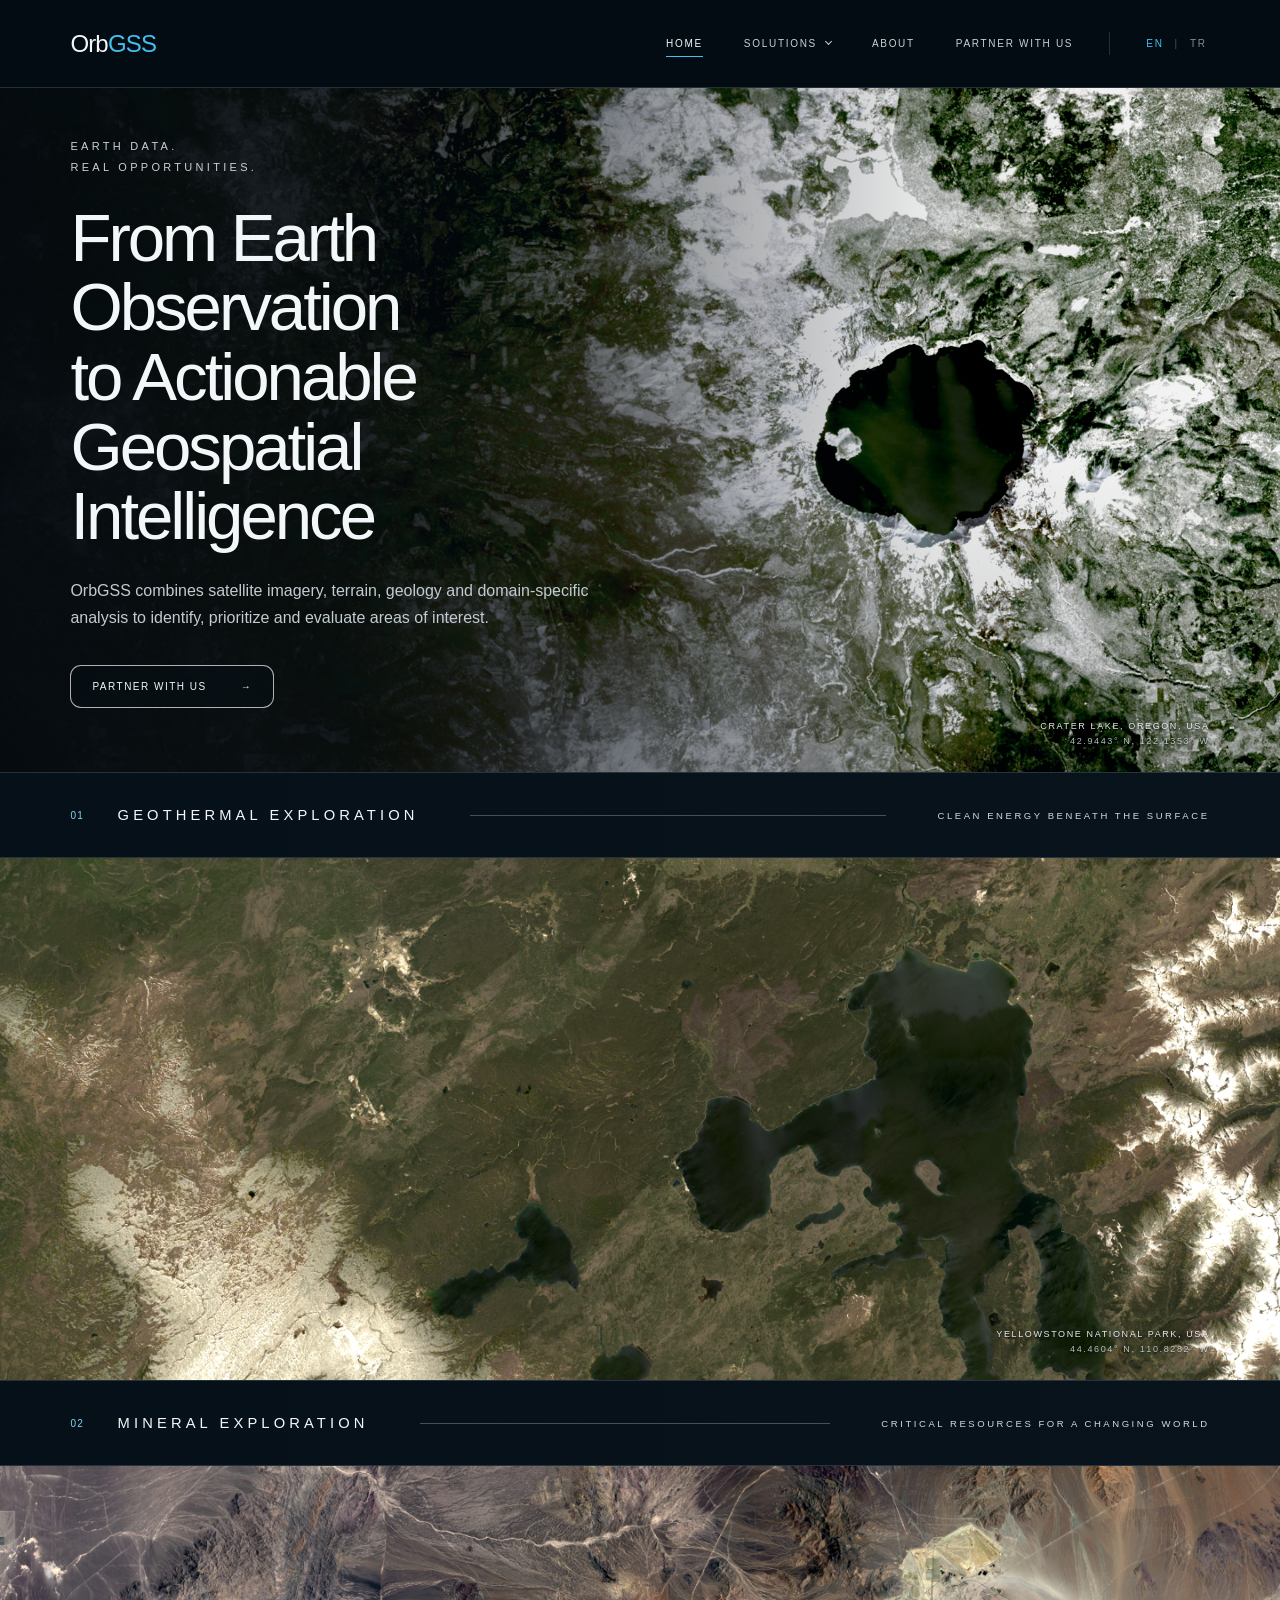
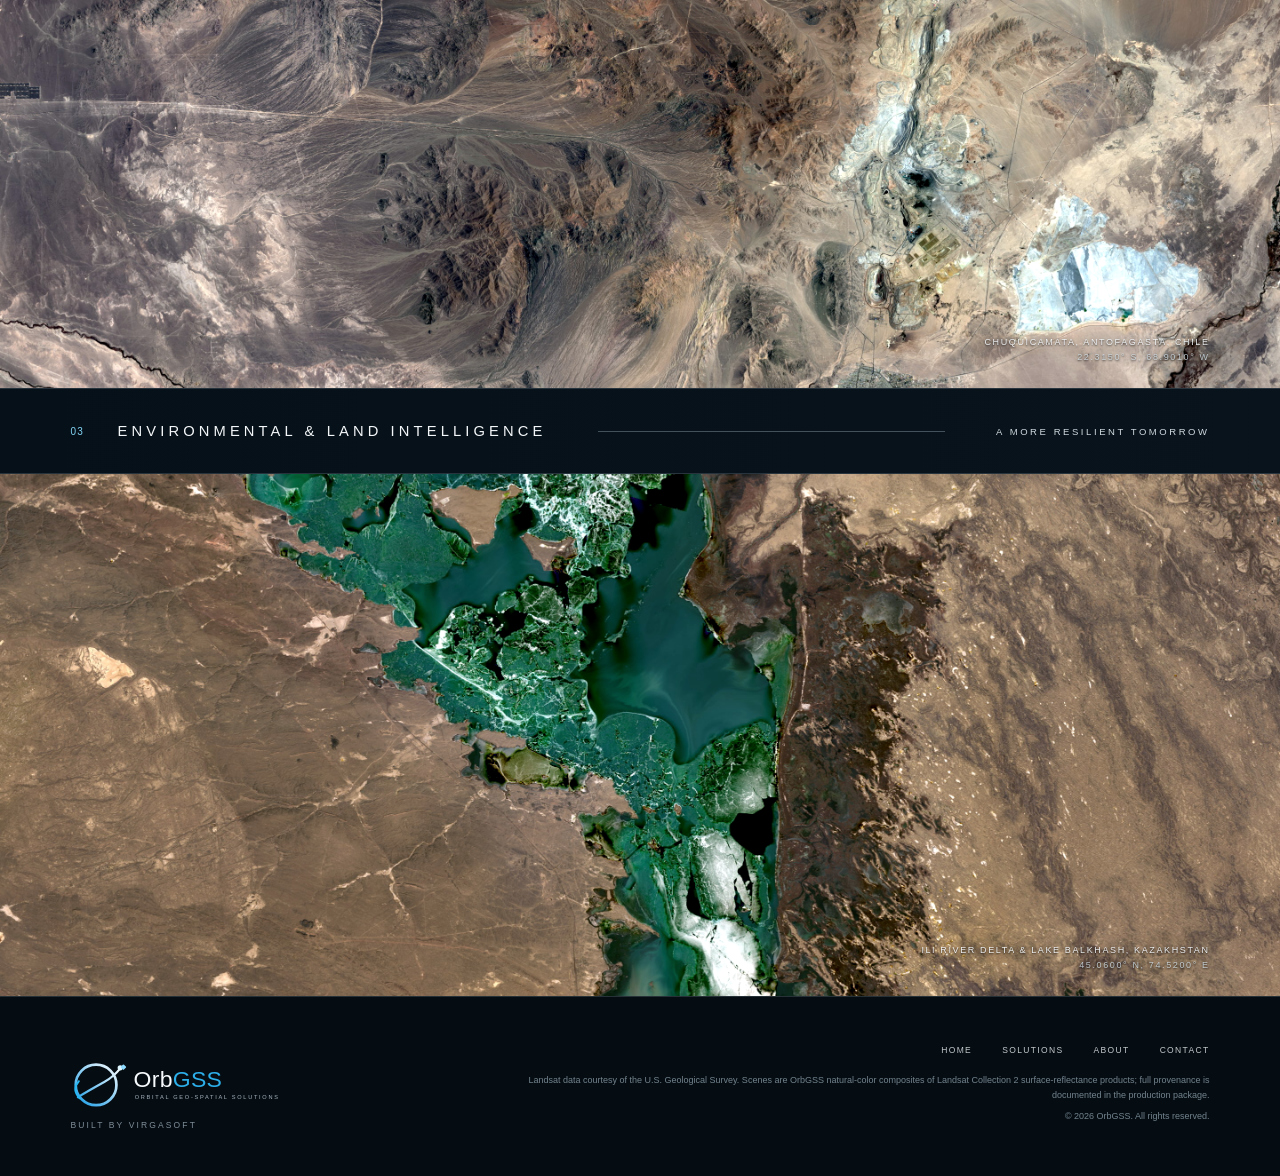
==== index.html @ 13ea8662 "OrbGSS website v0.5.1: production imagery, approved navigation, EN/TR UI - static landing page (inde" ====
<!doctype html>
<html lang="en">
<head>
  <meta charset="utf-8" />
  <meta name="viewport" content="width=device-width,initial-scale=1,viewport-fit=cover" />
  <title data-i18n="meta.title">OrbGSS — Geospatial Intelligence</title>
  <meta name="description" data-i18n-content="meta.description" content="OrbGSS turns Earth observation and geoscience data into actionable geospatial intelligence for exploration and environmental decision-making." />
  <meta name="theme-color" content="#061018" />
  <meta name="color-scheme" content="dark" />
  <meta name="robots" content="index,follow,max-image-preview:large" />
  <link rel="canonical" href="https://orbgss.com/" />

  <meta property="og:site_name" content="OrbGSS" />
  <meta property="og:title" data-i18n-content="meta.title" content="OrbGSS — Geospatial Intelligence" />
  <meta property="og:description" data-i18n-content="meta.ogDescription" content="From Earth observation to actionable geospatial intelligence." />
  <meta property="og:type" content="website" />
  <meta property="og:url" content="https://orbgss.com/" />
  <meta name="twitter:card" content="summary_large_image" />

  <link rel="icon" href="assets/mark.svg" type="image/svg+xml" />
  <link rel="manifest" href="site.webmanifest" />
  <meta property="og:image" content="https://orbgss.com/assets/imagery/crater-lake-2023.jpg" />
  <link rel="stylesheet" href="styles.css" />
</head>
<body>
  <a class="skip-link" href="#main" data-i18n="a11y.skip">Skip to content</a>

  <header class="site-header" id="top">
    <a href="#top" class="brand" aria-label="OrbGSS home" data-i18n-aria-label="nav.brand">
      <span class="brand-wordmark">Orb<span>GSS</span></span>
    </a>

    <button class="menu-toggle" type="button" aria-label="Open navigation" data-i18n-aria-label="nav.open" aria-controls="primary-nav" aria-expanded="false">
      <span></span><span></span>
    </button>

    <nav class="main-nav" id="primary-nav" aria-label="Primary navigation" data-i18n-aria-label="nav.primary">
      <ul class="nav-list">
        <li><a href="#top" aria-current="page" data-i18n="nav.home">Home</a></li>
        <li class="has-menu">
          <button class="nav-trigger" type="button" aria-expanded="false" aria-controls="solutions-menu">
            <span data-i18n="nav.solutions">Solutions</span><span class="chevron" aria-hidden="true"></span>
          </button>
          <div class="submenu" id="solutions-menu">
            <ul>
              <li><a href="#geothermal" data-i18n="nav.geothermal">Geothermal</a></li>
              <li><a href="#mineral" data-i18n="nav.mining">Mining</a></li>
              <li><a href="#solutions" data-i18n="nav.marine">Marine</a></li>
            </ul>
          </div>
        </li>
        <li><a href="#about" data-i18n="nav.about">About</a></li>
        <li><a href="mailto:contact@orbgss.com?subject=OrbGSS%20Partnership%20Inquiry" data-i18n="nav.partner" data-i18n-href="mail.partner">Partner With Us</a></li>
      </ul>
      <div class="lang-switch" role="group" aria-label="Language" data-i18n-aria-label="nav.language">
        <button class="lang-btn" type="button" data-lang="en" lang="en" aria-pressed="true">EN</button>
        <span class="lang-sep" aria-hidden="true">|</span>
        <button class="lang-btn" type="button" data-lang="tr" lang="tr" aria-pressed="false">TR</button>
      </div>
    </nav>
  </header>

  <main id="main">
    <section class="hero image-panel" aria-labelledby="hero-title">
      <img
        class="panel-image hero-image"
        src="assets/imagery/crater-lake-2023.jpg"
        alt="Satellite view of Crater Lake and the surrounding landscape in Oregon, United States"
        data-i18n-alt="alt.crater"
        fetchpriority="high"
        decoding="async"
      />
      <div class="hero-shade" aria-hidden="true"></div>
      <div class="hero-content">
        <p class="eyebrow" data-i18n-html="hero.eyebrow">Earth data.<br />Real opportunities.</p>
        <h1 id="hero-title" data-i18n-html="hero.title">From Earth Observation<br />to Actionable<br />Geospatial Intelligence</h1>
        <p class="hero-copy" data-i18n="hero.copy">OrbGSS combines satellite imagery, terrain, geology and domain-specific analysis to identify, prioritize and evaluate areas of interest.</p>
        <a class="button" href="mailto:contact@orbgss.com?subject=OrbGSS%20Partnership%20Inquiry" data-i18n-href="mail.partner"><span data-i18n="hero.cta">Partner With Us</span> <span aria-hidden="true">→</span></a>
      </div>
      <p class="scene-label">
        <span data-i18n="scene.crater.place">Crater Lake, Oregon, USA</span>
        <span data-i18n="scene.crater.coords">42.9443° N, 122.1353° W</span>
      </p>
    </section>

    <div id="solutions" class="section-beam">
      <div class="beam-title"><span>01</span><h2 id="geothermal-title" data-i18n="beam.geothermal.title">Geothermal Exploration</h2></div>
      <div class="beam-rule" aria-hidden="true"></div>
      <p data-i18n="beam.geothermal.tagline">Clean energy beneath the surface</p>
    </div>

    <section id="geothermal" class="solution-section" aria-labelledby="geothermal-title">
      <figure class="satellite-figure">
        <img
          src="assets/imagery/yellowstone-2013.jpg"
          alt="Satellite view of the geothermal landscape around Yellowstone National Park"
          data-i18n-alt="alt.yellowstone"
          loading="lazy"
          decoding="async"
        />
        <figcaption class="scene-label">
          <span data-i18n="scene.yellowstone.place">Yellowstone National Park, USA</span>
          <span data-i18n="scene.yellowstone.coords">44.4604° N, 110.8282° W</span>
        </figcaption>
      </figure>
    </section>

    <div class="section-beam">
      <div class="beam-title"><span>02</span><h2 id="mineral-title" data-i18n="beam.mineral.title">Mineral Exploration</h2></div>
      <div class="beam-rule" aria-hidden="true"></div>
      <p data-i18n="beam.mineral.tagline">Critical resources for a changing world</p>
    </div>

    <section id="mineral" class="solution-section" aria-labelledby="mineral-title">
      <figure class="satellite-figure">
        <img
          src="assets/imagery/chuquicamata-2024.jpg"
          alt="Satellite view of the Chuquicamata mining district in northern Chile"
          data-i18n-alt="alt.chuquicamata"
          loading="lazy"
          decoding="async"
        />
        <figcaption class="scene-label">
          <span data-i18n="scene.chuquicamata.place">Chuquicamata, Antofagasta, Chile</span>
          <span data-i18n="scene.chuquicamata.coords">22.3150° S, 68.9010° W</span>
        </figcaption>
      </figure>
    </section>

    <div class="section-beam">
      <div class="beam-title"><span>03</span><h2 id="environment-title" data-i18n="beam.environment.title">Environmental &amp; Land Intelligence</h2></div>
      <div class="beam-rule" aria-hidden="true"></div>
      <p data-i18n="beam.environment.tagline">A more resilient tomorrow</p>
    </div>

    <section id="environment" class="solution-section" aria-labelledby="environment-title">
      <figure class="satellite-figure">
        <img
          src="assets/imagery/ili-delta-2020.jpg"
          alt="Satellite view of the Ili River Delta and Lake Balkhash in Kazakhstan"
          data-i18n-alt="alt.ili"
          loading="lazy"
          decoding="async"
        />
        <figcaption class="scene-label">
          <span data-i18n="scene.ili.place">Ili River Delta &amp; Lake Balkhash, Kazakhstan</span>
          <span data-i18n="scene.ili.coords">45.0600° N, 74.5200° E</span>
        </figcaption>
      </figure>
    </section>
  </main>

  <footer class="site-footer" id="about">
    <div class="footer-brand">
      <img src="assets/logo.svg" alt="OrbGSS — Orbital Geo-Spatial Solutions" width="420" height="120" />
      <span data-i18n="footer.builtBy">Built by VirgaSoft</span>
    </div>
    <div class="footer-right">
      <nav aria-label="Footer navigation" data-i18n-aria-label="nav.footer">
        <a href="#top" data-i18n="nav.home">Home</a>
        <a href="#solutions" data-i18n="nav.solutions">Solutions</a>
        <a href="#about" data-i18n="nav.about">About</a>
        <a href="mailto:contact@orbgss.com?subject=OrbGSS%20Partnership%20Inquiry" data-i18n="nav.contact" data-i18n-href="mail.partner">Contact</a>
      </nav>
      <p class="attribution" data-i18n="footer.attribution">Landsat data courtesy of the U.S. Geological Survey. Scenes are OrbGSS natural-color composites of Landsat Collection 2 surface-reflectance products; full provenance is documented in the production package.</p>
      <p data-i18n="footer.copyright">© 2026 OrbGSS. All rights reserved.</p>
    </div>
  </footer>

  <script src="script.js" defer></script>
</body>
</html>
---- styles.css ----
:root{
  --bg:#061018;
  --bg-deep:#03090e;
  --beam:#07121a;
  --line:rgba(205,226,239,.16);
  --text:#f4f7f9;
  --muted:#b4bec5;
  --dim:#7f8d97;
  --accent:#43bff0;
  --pad:clamp(22px,5.5vw,88px);
  --header-h:88px;
}
*{box-sizing:border-box}
html{scroll-behavior:smooth;background:var(--bg);scroll-padding-top:var(--header-h)}
body{margin:0;background:var(--bg);color:var(--text);font-family:Inter,ui-sans-serif,-apple-system,BlinkMacSystemFont,"Segoe UI",Helvetica,Arial,sans-serif;-webkit-font-smoothing:antialiased;text-rendering:optimizeLegibility}
a{color:inherit;text-decoration:none}
img{display:block;max-width:100%}
button,a{-webkit-tap-highlight-color:transparent}
:focus-visible{outline:2px solid var(--accent);outline-offset:4px}
.skip-link{position:fixed;left:16px;top:16px;z-index:999;transform:translateY(-160%);background:#fff;color:#071018;padding:10px 14px;border-radius:8px;font-size:13px;transition:transform .2s ease}.skip-link:focus{transform:none}

/* ---------- header / navigation ---------- */
.site-header{height:var(--header-h);padding:0 var(--pad);display:flex;align-items:center;justify-content:space-between;border-bottom:1px solid var(--line);background:rgba(4,12,18,.96);position:relative;z-index:40}
.brand{display:inline-flex;align-items:center}
.brand-wordmark{font-size:24px;font-weight:430;letter-spacing:-.035em;line-height:1}.brand-wordmark span{color:var(--accent)}
.main-nav{display:flex;align-items:center;justify-content:flex-end;gap:clamp(22px,2.8vw,44px);font-size:10px;text-transform:uppercase;letter-spacing:.17em}
.nav-list{display:flex;align-items:center;gap:clamp(24px,3.2vw,52px);list-style:none;margin:0;padding:0}
.nav-list a,.nav-trigger{position:relative;display:inline-flex;align-items:center;gap:9px;padding:6px 0;opacity:.83;transition:opacity .2s ease;color:inherit;background:none;border:0;font:inherit;letter-spacing:inherit;text-transform:inherit;cursor:pointer}
.nav-list a:hover,.nav-trigger:hover,.has-menu.open .nav-trigger{opacity:1}
.nav-list a[aria-current="page"]{opacity:1}
.nav-list a[aria-current="page"]::after{content:"";position:absolute;left:0;right:0;bottom:-2px;height:1px;background:var(--accent)}
.chevron{width:5px;height:5px;border-right:1px solid currentColor;border-bottom:1px solid currentColor;transform:translateY(-2px) rotate(45deg);transition:transform .2s ease}
.has-menu.open .chevron{transform:translateY(1px) rotate(225deg)}
.has-menu{position:relative}
.submenu{position:absolute;top:100%;left:-18px;padding-top:22px;display:none;z-index:50}
.has-menu.open .submenu{display:block}
.submenu ul{list-style:none;margin:0;padding:8px 0;min-width:178px;background:#07121a;border:1px solid var(--line);border-radius:6px;box-shadow:0 18px 40px rgba(0,0,0,.45)}
.submenu a{display:block;padding:11px 18px;opacity:.8;transition:opacity .15s ease,background .15s ease}
.submenu a:hover,.submenu a:focus-visible{opacity:1;background:rgba(67,191,240,.08)}
.submenu a:focus-visible{outline-offset:-3px}
.lang-switch{display:flex;align-items:center;gap:8px;padding-left:clamp(20px,2.6vw,40px);border-left:1px solid var(--line)}
.lang-btn{background:none;border:0;padding:6px 3px;color:var(--dim);font:inherit;letter-spacing:inherit;text-transform:inherit;cursor:pointer;transition:color .2s ease}
.lang-btn:hover{color:var(--text)}
.lang-btn[aria-pressed="true"]{color:var(--accent)}
.lang-sep{color:var(--dim);opacity:.55}
.menu-toggle{display:none;background:none;border:0;padding:10px;margin-right:-10px;cursor:pointer}.menu-toggle span{display:block;width:25px;height:1px;background:#fff;margin:6px}

/* ---------- hero ---------- */
.image-panel{position:relative;overflow:hidden;background:#0b141a}
.panel-image{width:100%;height:100%;object-fit:cover}
.hero{height:clamp(650px,76vh,940px);min-height:650px}
.hero-image{position:absolute;inset:0;object-position:center 49%;filter:saturate(.88) contrast(1.04)}
.hero-shade{position:absolute;inset:0;background:linear-gradient(90deg,rgba(3,9,14,.97) 0%,rgba(3,9,14,.87) 27%,rgba(3,9,14,.46) 49%,rgba(3,9,14,.08) 73%,rgba(3,9,14,.04) 100%),linear-gradient(0deg,rgba(3,9,14,.16),transparent 45%)}
.hero-content{position:relative;z-index:2;display:flex;flex-direction:column;justify-content:center;height:100%;padding:30px var(--pad) 46px;width:min(720px,60vw)}
.eyebrow{font-size:11px;line-height:1.95;text-transform:uppercase;letter-spacing:.3em;color:#c7d2d9;margin:0 0 24px}
.hero h1{font-size:clamp(46px,5.25vw,84px);font-weight:370;letter-spacing:-.045em;line-height:1.035;margin:0 0 26px}
.hero-copy{max-width:610px;color:#c2cbd0;line-height:1.7;font-size:clamp(16px,1.25vw,20px);margin:0 0 34px}
.button{width:max-content;display:inline-flex;align-items:center;gap:34px;border:1px solid rgba(255,255,255,.68);border-radius:11px;padding:15px 21px;font-size:10px;letter-spacing:.15em;text-transform:uppercase;background:rgba(6,16,24,.38);backdrop-filter:blur(8px);transition:background .2s ease,color .2s ease}.button:hover{background:#fff;color:#061018}

/* ---------- scene label: location + coordinates directly on the image ---------- */
.scene-label{position:absolute;right:var(--pad);bottom:22px;z-index:3;margin:0;text-align:right;font-size:9px;line-height:1.75;text-transform:uppercase;letter-spacing:.18em;color:rgba(244,247,249,.94);text-shadow:0 1px 2px rgba(0,0,0,.65),0 0 14px rgba(0,0,0,.5);pointer-events:none}
.scene-label span{display:block}
.scene-label span+span{color:rgba(214,226,233,.82)}

/* ---------- beams + solution imagery ---------- */
.section-beam{min-height:86px;padding:0 var(--pad);display:grid;grid-template-columns:auto minmax(80px,1fr) auto;align-items:center;gap:clamp(24px,4vw,58px);background:linear-gradient(90deg,#061018,#08131b);border-top:1px solid var(--line);border-bottom:1px solid var(--line)}
.beam-title{display:flex;align-items:center;gap:clamp(18px,2.6vw,38px)}
.beam-title span{font-size:10px;color:#82d3f3;letter-spacing:.14em}
.beam-title h2{margin:0;font-size:clamp(12px,1.15vw,16px);font-weight:430;text-transform:uppercase;letter-spacing:.28em;white-space:nowrap}
.beam-rule{height:1px;background:rgba(202,225,240,.3)}
.section-beam p{margin:0;font-size:9.5px;text-transform:uppercase;letter-spacing:.27em;color:#d0d9df;white-space:nowrap}
.solution-section{background:#02070b}
.satellite-figure{position:relative;margin:0}
.satellite-figure>img{width:100%;height:clamp(520px,58vh,820px);object-fit:cover;filter:saturate(.9) contrast(1.03)}
#geothermal .satellite-figure>img{object-position:center 50%}
#mineral .satellite-figure>img{object-position:center 49%}
#environment .satellite-figure>img{object-position:center 52%}

/* ---------- footer ---------- */
.site-footer{min-height:180px;padding:34px var(--pad) 46px;display:flex;justify-content:space-between;align-items:flex-end;gap:60px;background:#050d13;border-top:1px solid var(--line)}
.footer-brand img{width:230px;height:auto;margin-left:-5px}.footer-brand span{display:block;margin-top:2px;font-size:8.5px;text-transform:uppercase;letter-spacing:.25em;color:#7f8d97}
.footer-right{max-width:760px;text-align:right}.footer-right nav{display:flex;justify-content:flex-end;gap:30px;font-size:8.5px;text-transform:uppercase;letter-spacing:.16em;margin-bottom:18px}.footer-right nav a{opacity:.8}.footer-right nav a:hover{opacity:1}.footer-right p{font-size:9px;line-height:1.65;color:#73838d;margin:6px 0}.footer-right .attribution{max-width:690px;margin-left:auto}

/* ---------- tablet / mobile ---------- */
@media(max-width:980px){
  :root{--header-h:76px}
  .site-header{height:var(--header-h)}
  .main-nav{display:none;position:absolute;top:var(--header-h);left:0;right:0;padding:26px var(--pad) 30px;background:#061018;border-bottom:1px solid var(--line);flex-direction:column;align-items:stretch;gap:0}.main-nav.open{display:flex}.menu-toggle{display:block}
  .nav-list{flex-direction:column;align-items:stretch;gap:0}
  .nav-list>li{border-bottom:1px solid rgba(205,226,239,.08)}
  .nav-list a,.nav-trigger{width:100%;justify-content:space-between;padding:16px 0;font-size:11px}
  .nav-list a[aria-current="page"]::after{right:auto;width:22px;bottom:10px}
  .submenu{position:static;padding:0}
  .submenu ul{min-width:0;background:transparent;border:0;border-radius:0;box-shadow:none;padding:0 0 10px 18px}
  .submenu a{padding:12px 0;font-size:10.5px}.submenu a:hover,.submenu a:focus-visible{background:transparent}.submenu a:focus-visible{outline-offset:2px}
  .lang-switch{border-left:0;padding-left:0;padding-top:16px;gap:16px;margin-left:-10px}
  .lang-btn{display:inline-flex;align-items:center;justify-content:flex-start;min-height:44px;min-width:44px;padding:8px 10px;font-size:11px}
  .hero{height:76svh;min-height:650px}.hero-content{width:100%;max-width:680px}.hero-shade{background:linear-gradient(90deg,rgba(3,9,14,.95),rgba(3,9,14,.72) 62%,rgba(3,9,14,.22))}
  .section-beam{min-height:104px;grid-template-columns:1fr;gap:10px;padding-top:22px;padding-bottom:22px}.beam-rule{display:none}.beam-title{width:100%}.beam-title h2{white-space:normal;line-height:1.45}.section-beam p{padding-left:calc(28px + 10px + 18px);white-space:normal}
  .satellite-figure>img{height:52svh;min-height:390px}
  .scene-label{bottom:16px;font-size:8.5px}
  .site-footer{align-items:flex-start;flex-direction:column}.footer-right{text-align:left}.footer-right nav{justify-content:flex-start;flex-wrap:wrap}.footer-right .attribution{margin-left:0}
}
@media(max-width:560px){
  .brand-wordmark{font-size:21px}.hero{height:78svh;min-height:620px}.hero-content{padding-top:40px;padding-bottom:64px}.hero h1{font-size:43px}.hero-copy{font-size:15px}.button{gap:22px}
  .scene-label{bottom:14px;font-size:8px;letter-spacing:.16em}
  .beam-title{gap:15px}.beam-title h2{font-size:12px;letter-spacing:.2em}.section-beam p{padding-left:43px;font-size:8.5px;letter-spacing:.2em}
  .satellite-figure>img{height:47svh;min-height:340px}
  .site-footer{min-height:220px}.footer-brand img{width:210px}.footer-right nav{gap:18px}
}
@media(prefers-reduced-motion:reduce){html{scroll-behavior:auto}*{transition:none!important}}
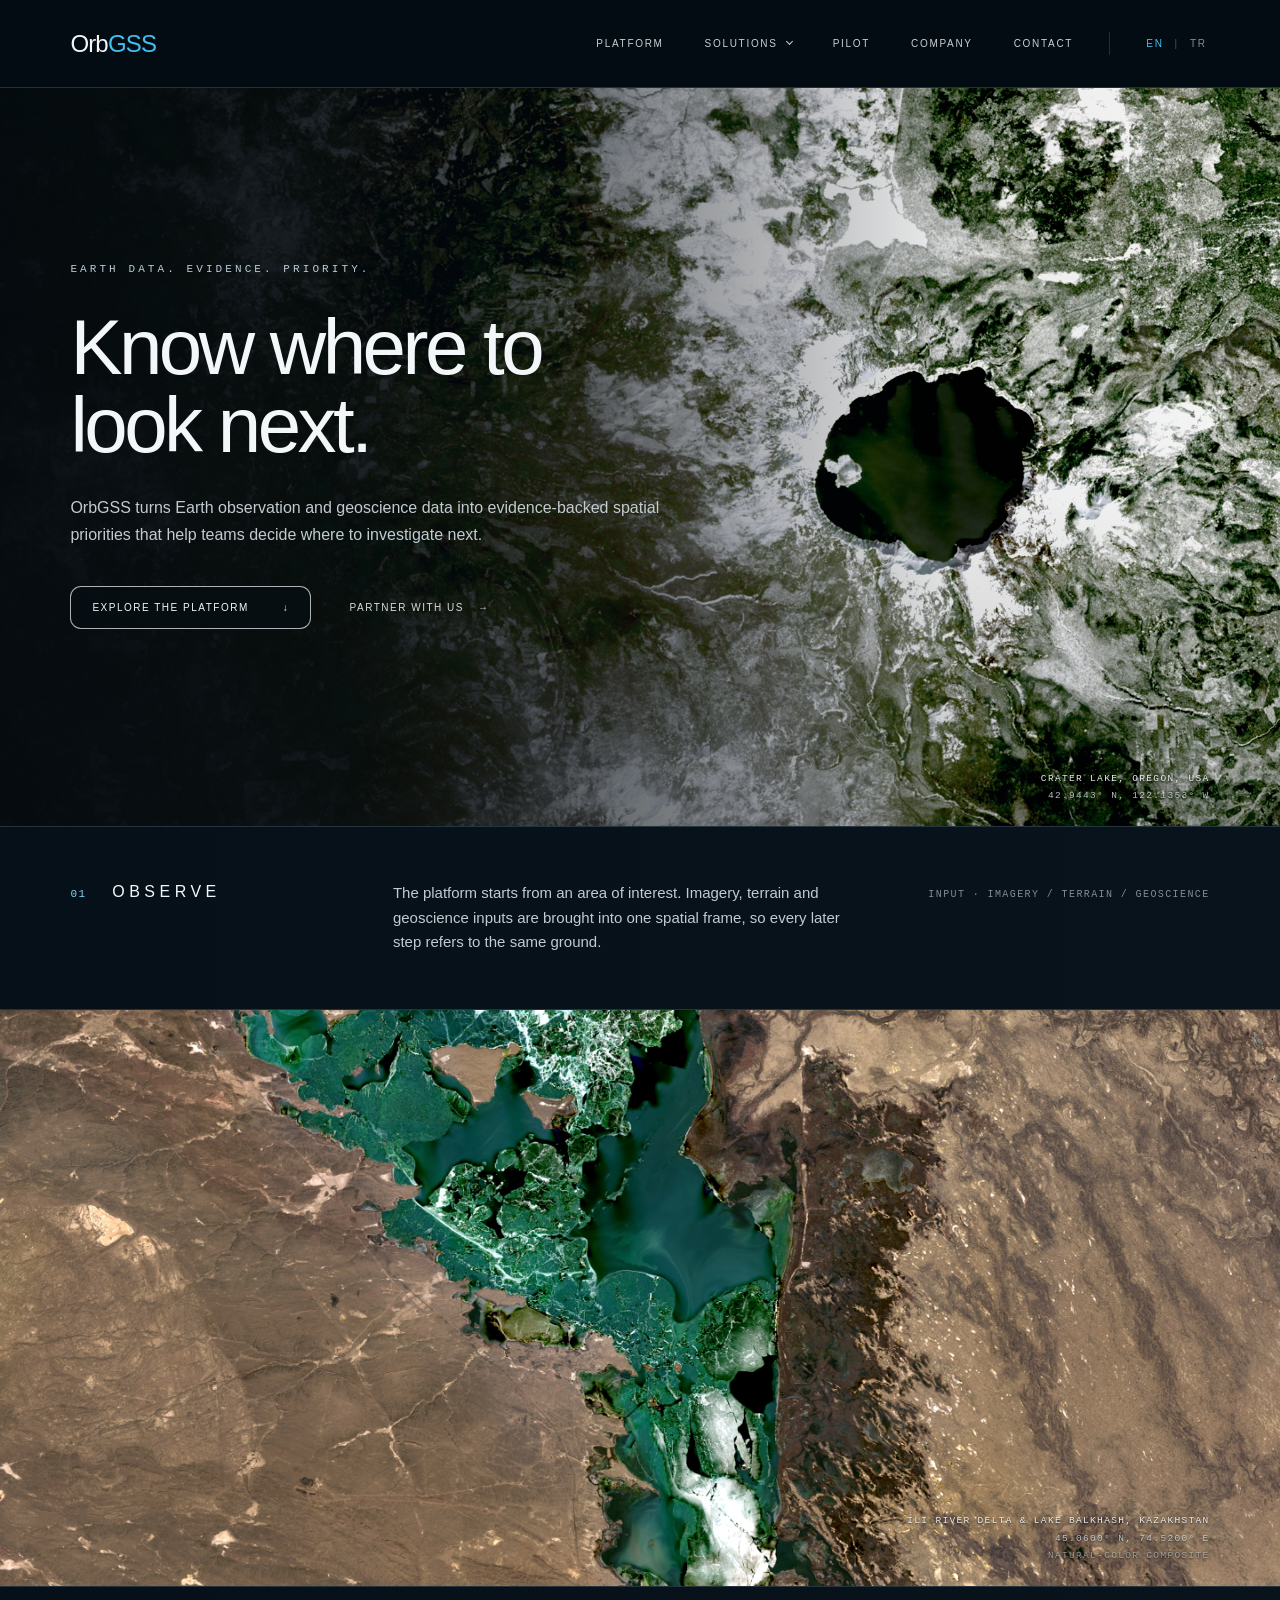
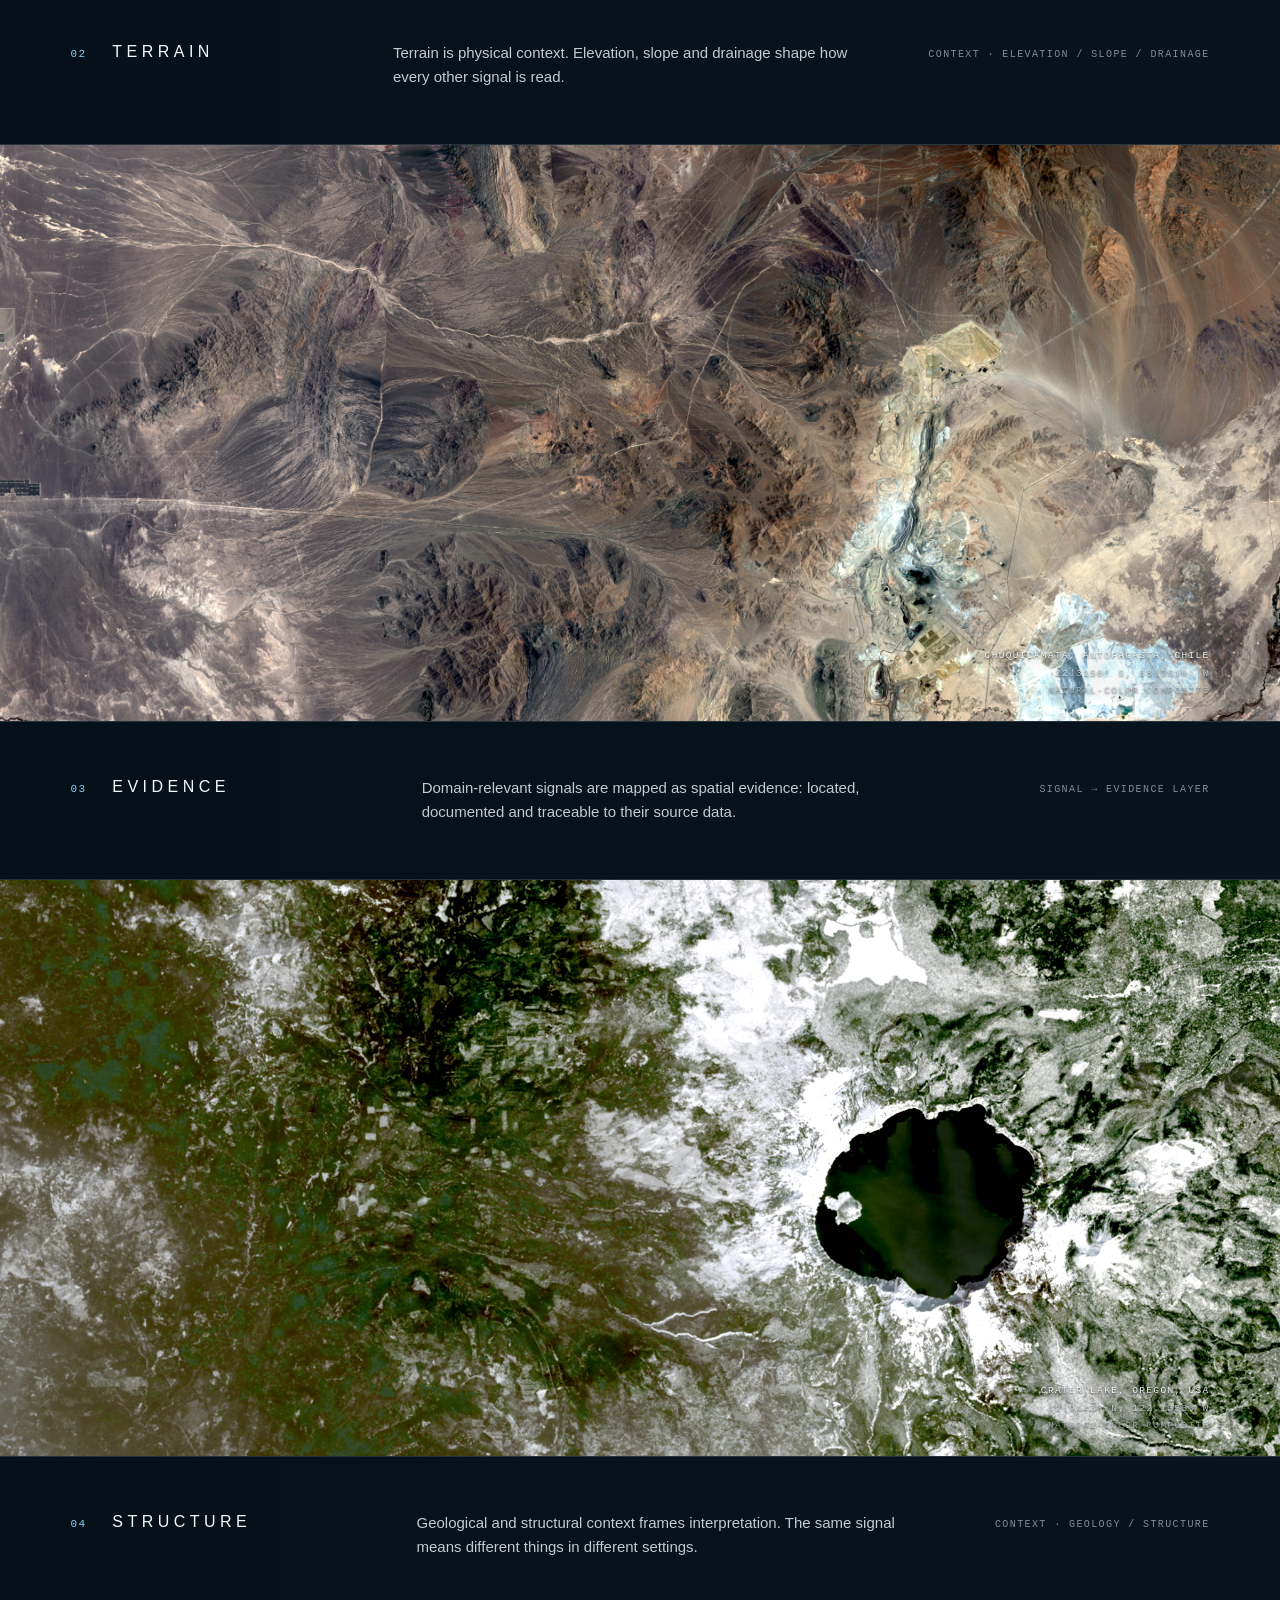
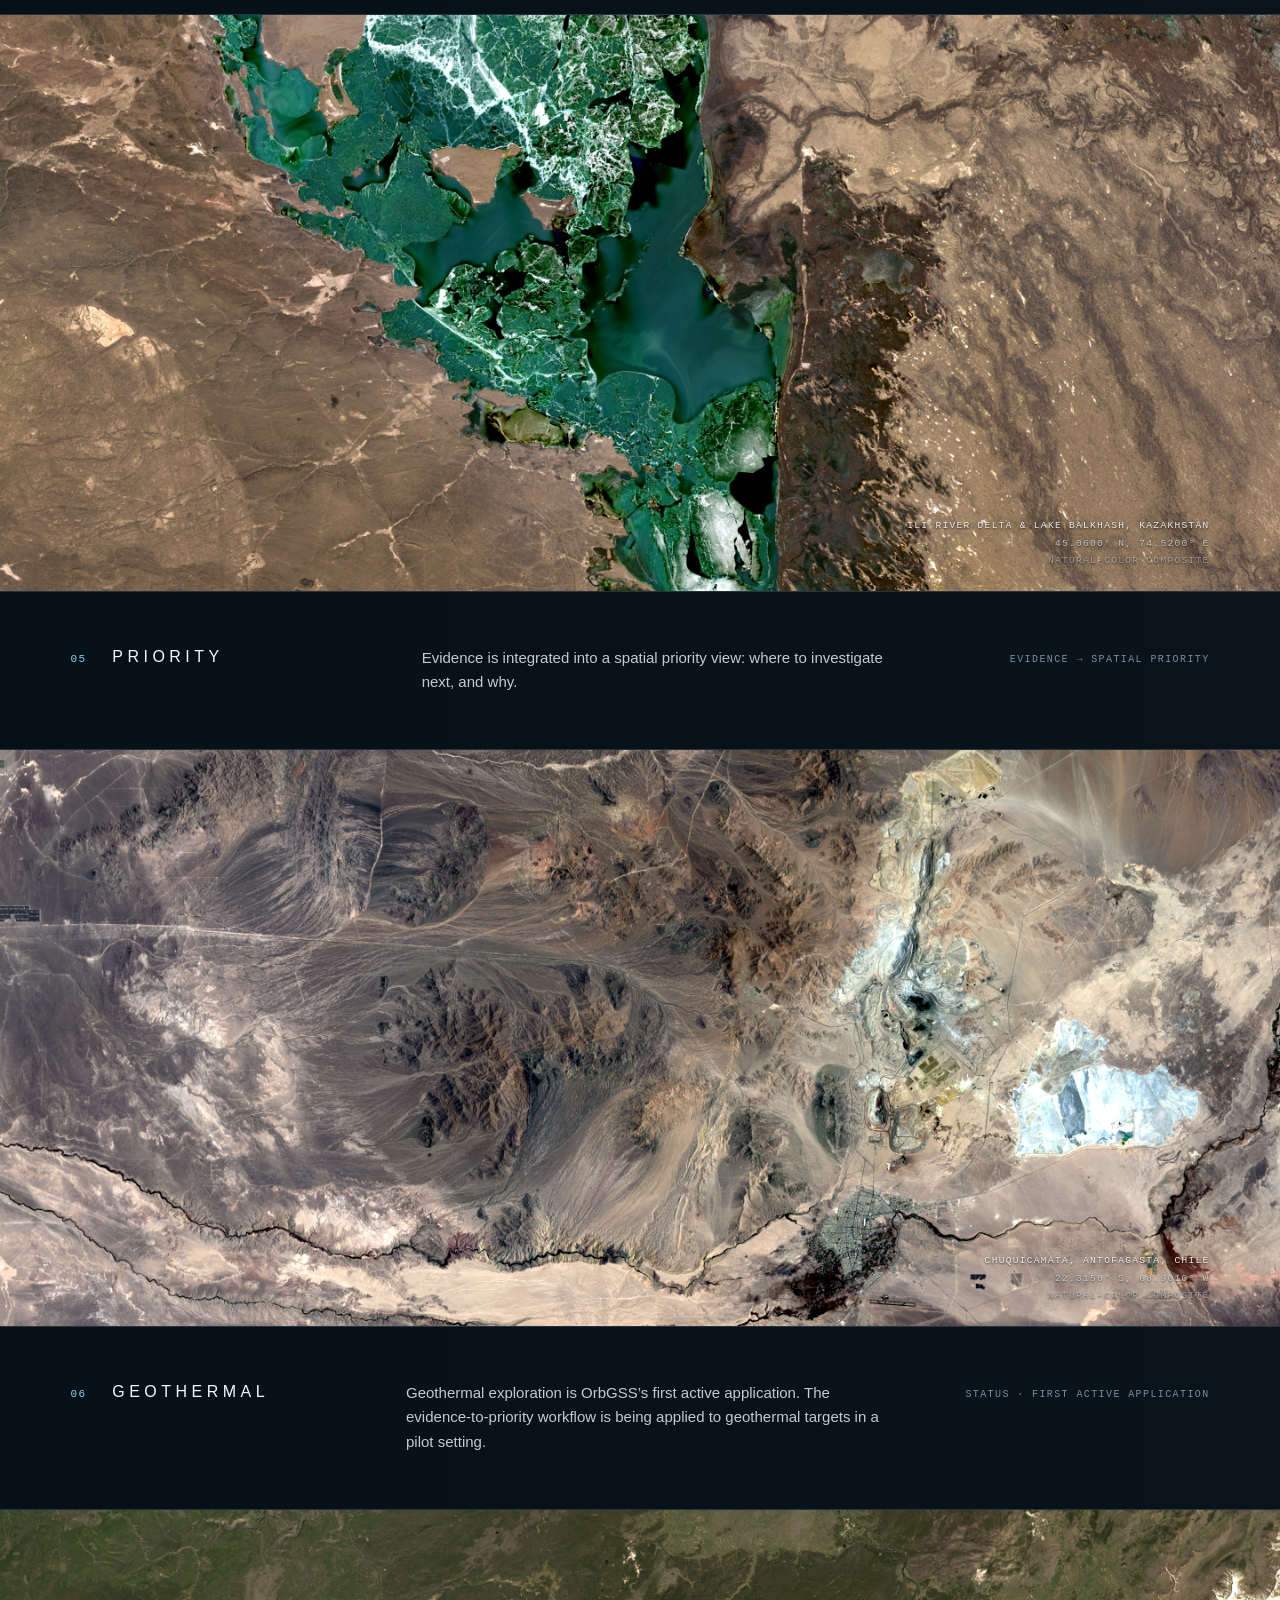
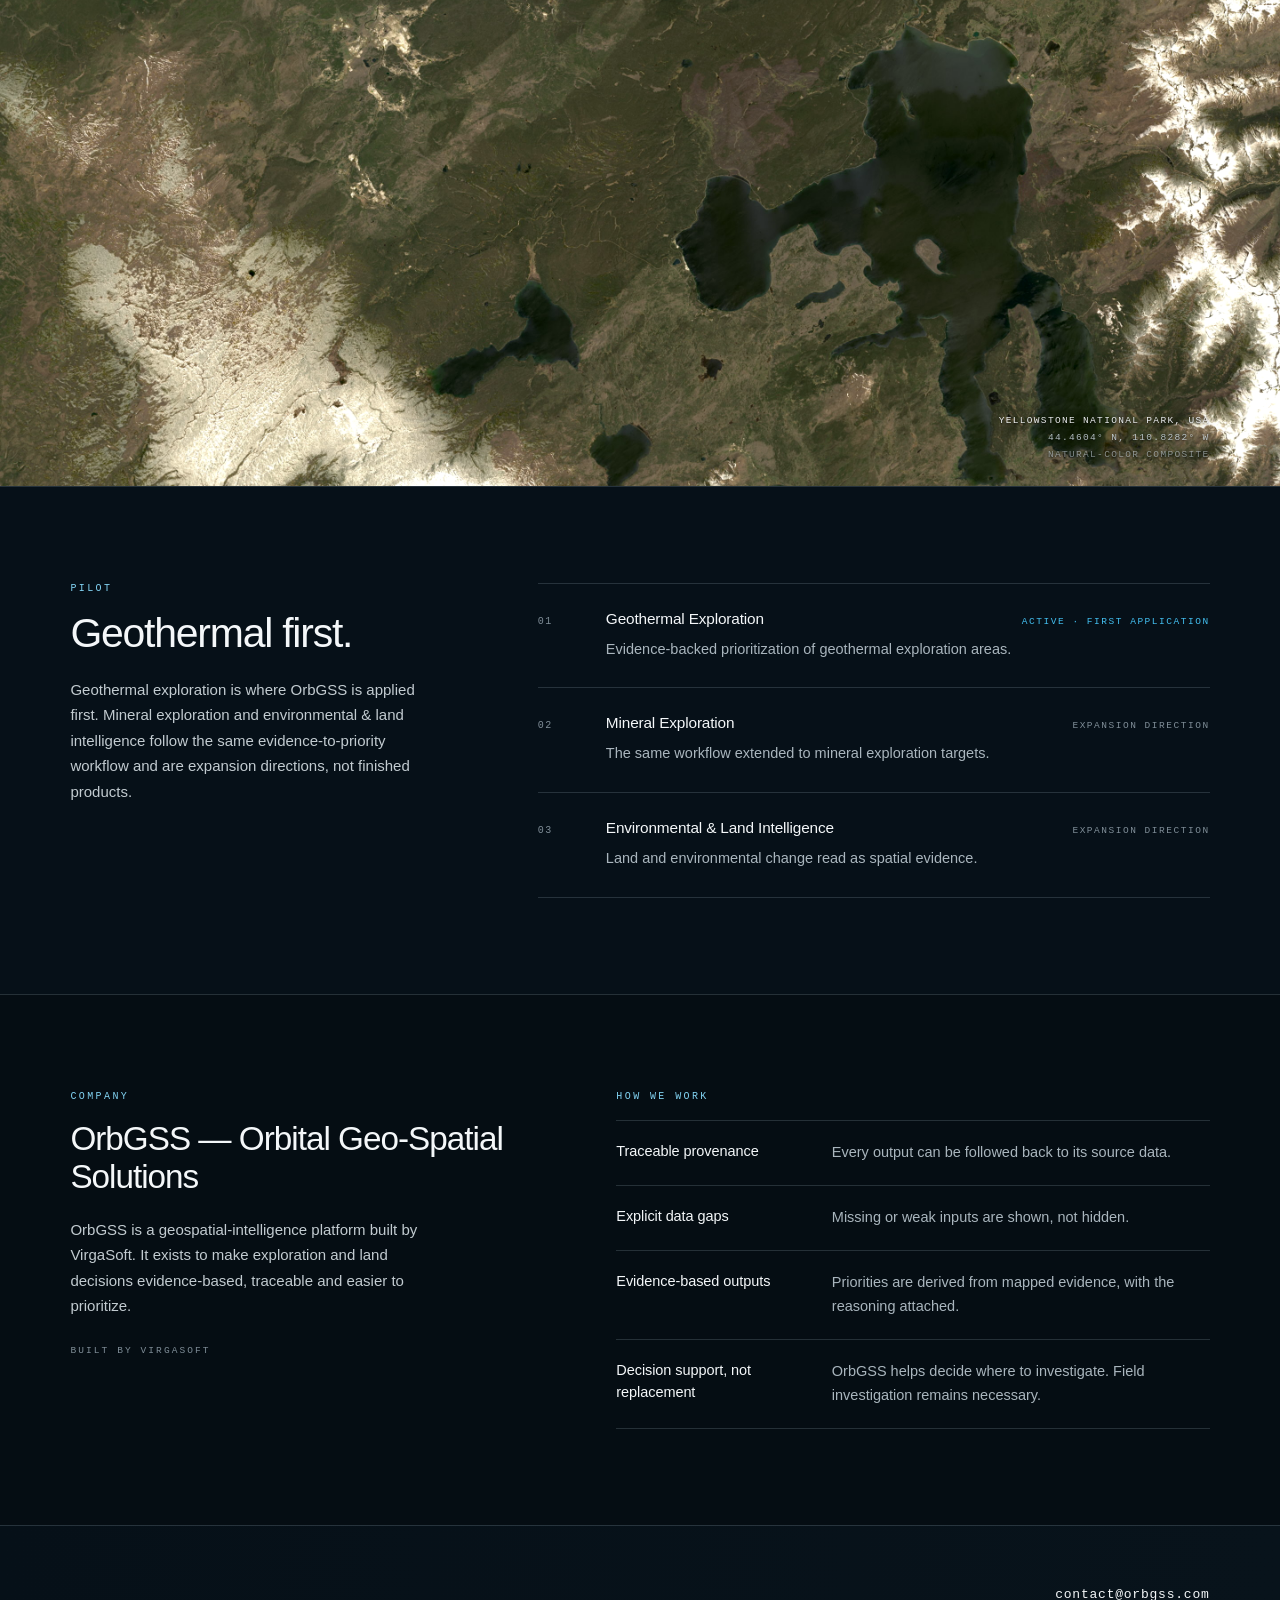
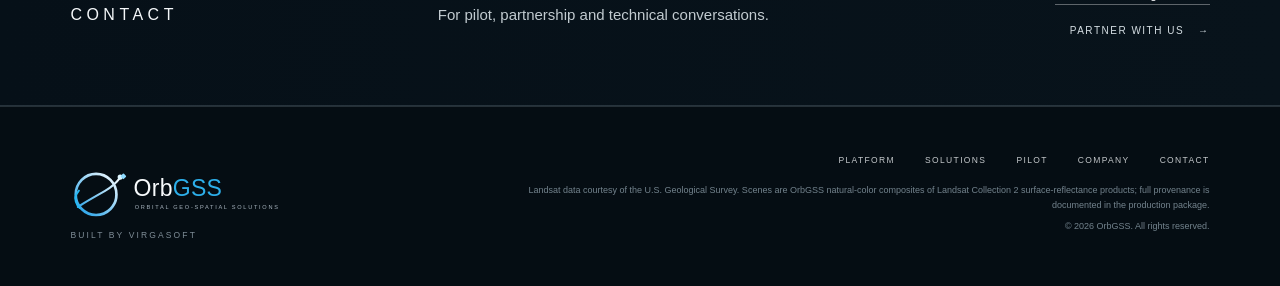
==== commit eabf71fc: "feat(web-001): vNext homepage shell, story sections, navigation and EN/TR Rebuild the homepage as an" ====
--- a/index.html
+++ b/index.html
@@ -4,7 +4,7 @@
   <meta charset="utf-8" />
   <meta name="viewport" content="width=device-width,initial-scale=1,viewport-fit=cover" />
   <title data-i18n="meta.title">OrbGSS — Geospatial Intelligence</title>
-  <meta name="description" data-i18n-content="meta.description" content="OrbGSS turns Earth observation and geoscience data into actionable geospatial intelligence for exploration and environmental decision-making." />
+  <meta name="description" data-i18n-content="meta.description" content="OrbGSS turns Earth observation and geoscience data into evidence-backed spatial priorities that help teams decide where to investigate next." />
   <meta name="theme-color" content="#061018" />
   <meta name="color-scheme" content="dark" />
   <meta name="robots" content="index,follow,max-image-preview:large" />
@@ -12,7 +12,7 @@
 
   <meta property="og:site_name" content="OrbGSS" />
   <meta property="og:title" data-i18n-content="meta.title" content="OrbGSS — Geospatial Intelligence" />
-  <meta property="og:description" data-i18n-content="meta.ogDescription" content="From Earth observation to actionable geospatial intelligence." />
+  <meta property="og:description" data-i18n-content="meta.ogDescription" content="Know where to look next. Earth data, evidence, priority." />
   <meta property="og:type" content="website" />
   <meta property="og:url" content="https://orbgss.com/" />
   <meta name="twitter:card" content="summary_large_image" />
@@ -36,21 +36,22 @@
 
     <nav class="main-nav" id="primary-nav" aria-label="Primary navigation" data-i18n-aria-label="nav.primary">
       <ul class="nav-list">
-        <li><a href="#top" aria-current="page" data-i18n="nav.home">Home</a></li>
+        <li><a href="#platform" data-i18n="nav.platform">Platform</a></li>
         <li class="has-menu">
           <button class="nav-trigger" type="button" aria-expanded="false" aria-controls="solutions-menu">
             <span data-i18n="nav.solutions">Solutions</span><span class="chevron" aria-hidden="true"></span>
           </button>
           <div class="submenu" id="solutions-menu">
             <ul>
-              <li><a href="#geothermal" data-i18n="nav.geothermal">Geothermal</a></li>
-              <li><a href="#mineral" data-i18n="nav.mining">Mining</a></li>
-              <li><a href="#solutions" data-i18n="nav.marine">Marine</a></li>
+              <li><a href="#geothermal" data-i18n="nav.geothermal">Geothermal Exploration</a></li>
+              <li><a href="#mineral" data-i18n="nav.mineral">Mineral Exploration</a></li>
+              <li><a href="#environment" data-i18n="nav.environment">Environmental &amp; Land Intelligence</a></li>
             </ul>
           </div>
         </li>
-        <li><a href="#about" data-i18n="nav.about">About</a></li>
-        <li><a href="mailto:contact@orbgss.com?subject=OrbGSS%20Partnership%20Inquiry" data-i18n="nav.partner" data-i18n-href="mail.partner">Partner With Us</a></li>
+        <li><a href="#pilot" data-i18n="nav.pilot">Pilot</a></li>
+        <li><a href="#company" data-i18n="nav.company">Company</a></li>
+        <li><a href="#contact" data-i18n="nav.contact">Contact</a></li>
       </ul>
       <div class="lang-switch" role="group" aria-label="Language" data-i18n-aria-label="nav.language">
         <button class="lang-btn" type="button" data-lang="en" lang="en" aria-pressed="true">EN</button>
@@ -61,21 +62,31 @@
   </header>
 
   <main id="main">
-    <section class="hero image-panel" aria-labelledby="hero-title">
-      <img
-        class="panel-image hero-image"
-        src="assets/imagery/crater-lake-2023.jpg"
-        alt="Satellite view of Crater Lake and the surrounding landscape in Oregon, United States"
-        data-i18n-alt="alt.crater"
-        fetchpriority="high"
-        decoding="async"
-      />
-      <div class="hero-shade" aria-hidden="true"></div>
+    <!--
+      HERO — WEB-001 static poster.
+      WEB-005 replaces only the visual layer (.hero-visual) with the cinematic Earth/satellite hero.
+      The copy block (.hero-content), the scene label and everything below stay as they are.
+    -->
+    <section class="hero image-panel" aria-labelledby="hero-title" data-hero-slot="static-poster">
+      <div class="hero-visual" data-visual-slot="hero" data-visual-status="deferred-web-005">
+        <img
+          class="panel-image hero-image"
+          src="assets/imagery/crater-lake-2023.jpg"
+          alt="Satellite view of Crater Lake and the surrounding landscape in Oregon, United States"
+          data-i18n-alt="alt.crater"
+          fetchpriority="high"
+          decoding="async"
+        />
+        <div class="hero-shade" aria-hidden="true"></div>
+      </div>
       <div class="hero-content">
-        <p class="eyebrow" data-i18n-html="hero.eyebrow">Earth data.<br />Real opportunities.</p>
-        <h1 id="hero-title" data-i18n-html="hero.title">From Earth Observation<br />to Actionable<br />Geospatial Intelligence</h1>
-        <p class="hero-copy" data-i18n="hero.copy">OrbGSS combines satellite imagery, terrain, geology and domain-specific analysis to identify, prioritize and evaluate areas of interest.</p>
-        <a class="button" href="mailto:contact@orbgss.com?subject=OrbGSS%20Partnership%20Inquiry" data-i18n-href="mail.partner"><span data-i18n="hero.cta">Partner With Us</span> <span aria-hidden="true">→</span></a>
+        <p class="eyebrow mono" data-i18n="hero.eyebrow">Earth data. Evidence. Priority.</p>
+        <h1 id="hero-title" data-i18n="hero.title">Know where to look next.</h1>
+        <p class="hero-copy" data-i18n="hero.copy">OrbGSS turns Earth observation and geoscience data into evidence-backed spatial priorities that help teams decide where to investigate next.</p>
+        <div class="hero-actions">
+          <a class="button" href="#platform"><span data-i18n="hero.cta">Explore the Platform</span> <span aria-hidden="true">↓</span></a>
+          <a class="text-link" href="mailto:contact@orbgss.com?subject=OrbGSS%20Partnership%20Inquiry" data-i18n-href="mail.partner"><span data-i18n="hero.secondary">Partner With Us</span> <span aria-hidden="true">→</span></a>
+        </div>
       </div>
       <p class="scene-label">
         <span data-i18n="scene.crater.place">Crater Lake, Oregon, USA</span>
@@ -83,14 +94,155 @@
       </p>
     </section>
 
-    <div id="solutions" class="section-beam">
-      <div class="beam-title"><span>01</span><h2 id="geothermal-title" data-i18n="beam.geothermal.title">Geothermal Exploration</h2></div>
-      <div class="beam-rule" aria-hidden="true"></div>
-      <p data-i18n="beam.geothermal.tagline">Clean energy beneath the surface</p>
-    </div>
-
-    <section id="geothermal" class="solution-section" aria-labelledby="geothermal-title">
-      <figure class="satellite-figure">
+    <!--
+      STORY SECTIONS 01–06.
+      Each section = dark technical beam + full-width visual panel.
+      Panels marked data-visual-status="temporary-gallery" reuse provenance-safe Landsat
+      natural-color composites as atmospheric material only. WEB-002 replaces them with the
+      real product-proof visual named in data-visual-slot. Public copy never calls a temporary
+      panel a DEM, evidence raster, structural map or priority output.
+    -->
+
+    <section id="platform" class="story-section" aria-labelledby="observe-title">
+      <div class="story-beam">
+        <div class="beam-head">
+          <span class="beam-index mono">01</span>
+          <h2 id="observe-title" data-i18n="story.observe.title">Observe</h2>
+        </div>
+        <p class="beam-statement" data-i18n="story.observe.statement">The platform starts from an area of interest. Imagery, terrain and geoscience inputs are brought into one spatial frame, so every later step refers to the same ground.</p>
+        <p class="beam-meta mono" data-i18n="story.observe.meta">Input · Imagery / Terrain / Geoscience</p>
+      </div>
+      <figure class="story-panel" data-visual-slot="observe" data-visual-status="temporary-gallery">
+        <img
+          src="assets/imagery/ili-delta-2020.jpg"
+          alt="Satellite view of the Ili River Delta and Lake Balkhash in Kazakhstan"
+          data-i18n-alt="alt.ili"
+          loading="lazy"
+          decoding="async"
+        />
+        <figcaption class="scene-label">
+          <span data-i18n="scene.ili.place">Ili River Delta &amp; Lake Balkhash, Kazakhstan</span>
+          <span data-i18n="scene.ili.coords">45.0600° N, 74.5200° E</span>
+          <span class="scene-kind" data-i18n="scene.kind.naturalColor">Natural-color composite</span>
+        </figcaption>
+      </figure>
+    </section>
+
+    <section id="terrain" class="story-section" aria-labelledby="terrain-title">
+      <div class="story-beam">
+        <div class="beam-head">
+          <span class="beam-index mono">02</span>
+          <h2 id="terrain-title" data-i18n="story.terrain.title">Terrain</h2>
+        </div>
+        <p class="beam-statement" data-i18n="story.terrain.statement">Terrain is physical context. Elevation, slope and drainage shape how every other signal is read.</p>
+        <p class="beam-meta mono" data-i18n="story.terrain.meta">Context · Elevation / Slope / Drainage</p>
+      </div>
+      <!-- WEB-002: real terrain visual (DEM-derived) for the pilot AOI. Until then: natural-color composite, not a DEM. -->
+      <figure class="story-panel" data-visual-slot="terrain" data-visual-status="temporary-gallery">
+        <img
+          src="assets/imagery/chuquicamata-2024.jpg"
+          alt="Satellite view of the Chuquicamata mining district in northern Chile"
+          data-i18n-alt="alt.chuquicamata"
+          loading="lazy"
+          decoding="async"
+        />
+        <figcaption class="scene-label">
+          <span data-i18n="scene.chuquicamata.place">Chuquicamata, Antofagasta, Chile</span>
+          <span data-i18n="scene.chuquicamata.coords">22.3150° S, 68.9010° W</span>
+          <span class="scene-kind" data-i18n="scene.kind.naturalColor">Natural-color composite</span>
+        </figcaption>
+      </figure>
+    </section>
+
+    <section id="evidence" class="story-section" aria-labelledby="evidence-title">
+      <div class="story-beam">
+        <div class="beam-head">
+          <span class="beam-index mono">03</span>
+          <h2 id="evidence-title" data-i18n="story.evidence.title">Evidence</h2>
+        </div>
+        <p class="beam-statement" data-i18n="story.evidence.statement">Domain-relevant signals are mapped as spatial evidence: located, documented and traceable to their source data.</p>
+        <p class="beam-meta mono" data-i18n="story.evidence.meta">Signal → Evidence layer</p>
+      </div>
+      <!-- WEB-002: real evidence raster for the pilot AOI. Until then: natural-color composite, not an evidence layer. -->
+      <figure class="story-panel" data-visual-slot="evidence" data-visual-status="temporary-gallery">
+        <img
+          src="assets/imagery/crater-lake-2023.jpg"
+          alt="Satellite view of Crater Lake and the surrounding landscape in Oregon, United States"
+          data-i18n-alt="alt.crater"
+          loading="lazy"
+          decoding="async"
+        />
+        <figcaption class="scene-label">
+          <span data-i18n="scene.crater.place">Crater Lake, Oregon, USA</span>
+          <span data-i18n="scene.crater.coords">42.9443° N, 122.1353° W</span>
+          <span class="scene-kind" data-i18n="scene.kind.naturalColor">Natural-color composite</span>
+        </figcaption>
+      </figure>
+    </section>
+
+    <section id="structure" class="story-section" aria-labelledby="structure-title">
+      <div class="story-beam">
+        <div class="beam-head">
+          <span class="beam-index mono">04</span>
+          <h2 id="structure-title" data-i18n="story.structure.title">Structure</h2>
+        </div>
+        <p class="beam-statement" data-i18n="story.structure.statement">Geological and structural context frames interpretation. The same signal means different things in different settings.</p>
+        <p class="beam-meta mono" data-i18n="story.structure.meta">Context · Geology / Structure</p>
+      </div>
+      <!-- WEB-002: real geological/structural context visual. Until then: natural-color composite, no mapped faults. -->
+      <figure class="story-panel" data-visual-slot="structure" data-visual-status="temporary-gallery">
+        <img
+          src="assets/imagery/ili-delta-2020.jpg"
+          alt="Satellite view of the Ili River Delta and Lake Balkhash in Kazakhstan"
+          data-i18n-alt="alt.ili"
+          loading="lazy"
+          decoding="async"
+        />
+        <figcaption class="scene-label">
+          <span data-i18n="scene.ili.place">Ili River Delta &amp; Lake Balkhash, Kazakhstan</span>
+          <span data-i18n="scene.ili.coords">45.0600° N, 74.5200° E</span>
+          <span class="scene-kind" data-i18n="scene.kind.naturalColor">Natural-color composite</span>
+        </figcaption>
+      </figure>
+    </section>
+
+    <section id="priority" class="story-section" aria-labelledby="priority-title">
+      <div class="story-beam">
+        <div class="beam-head">
+          <span class="beam-index mono">05</span>
+          <h2 id="priority-title" data-i18n="story.priority.title">Priority</h2>
+        </div>
+        <p class="beam-statement" data-i18n="story.priority.statement">Evidence is integrated into a spatial priority view: where to investigate next, and why.</p>
+        <p class="beam-meta mono" data-i18n="story.priority.meta">Evidence → Spatial priority</p>
+      </div>
+      <!-- WEB-002: real spatial-priority output for the pilot AOI. Until then: natural-color composite, not a score map. -->
+      <figure class="story-panel" data-visual-slot="priority" data-visual-status="temporary-gallery">
+        <img
+          src="assets/imagery/chuquicamata-2024.jpg"
+          alt="Satellite view of the Chuquicamata mining district in northern Chile"
+          data-i18n-alt="alt.chuquicamata"
+          loading="lazy"
+          decoding="async"
+        />
+        <figcaption class="scene-label">
+          <span data-i18n="scene.chuquicamata.place">Chuquicamata, Antofagasta, Chile</span>
+          <span data-i18n="scene.chuquicamata.coords">22.3150° S, 68.9010° W</span>
+          <span class="scene-kind" data-i18n="scene.kind.naturalColor">Natural-color composite</span>
+        </figcaption>
+      </figure>
+    </section>
+
+    <section id="geothermal" class="story-section" aria-labelledby="geothermal-title">
+      <div class="story-beam">
+        <div class="beam-head">
+          <span class="beam-index mono">06</span>
+          <h2 id="geothermal-title" data-i18n="story.geothermal.title">Geothermal</h2>
+        </div>
+        <p class="beam-statement" data-i18n="story.geothermal.statement">Geothermal exploration is OrbGSS’s first active application. The evidence-to-priority workflow is being applied to geothermal targets in a pilot setting.</p>
+        <p class="beam-meta mono" data-i18n="story.geothermal.meta">Status · First active application</p>
+      </div>
+      <!-- WEB-002: pilot AOI geothermal evidence visual. Until then: Yellowstone natural-color composite as atmospheric context. -->
+      <figure class="story-panel" data-visual-slot="geothermal" data-visual-status="temporary-gallery">
         <img
           src="assets/imagery/yellowstone-2013.jpg"
           alt="Satellite view of the geothermal landscape around Yellowstone National Park"
@@ -101,66 +253,96 @@
         <figcaption class="scene-label">
           <span data-i18n="scene.yellowstone.place">Yellowstone National Park, USA</span>
           <span data-i18n="scene.yellowstone.coords">44.4604° N, 110.8282° W</span>
-        </figcaption>
-      </figure>
-    </section>
-
-    <div class="section-beam">
-      <div class="beam-title"><span>02</span><h2 id="mineral-title" data-i18n="beam.mineral.title">Mineral Exploration</h2></div>
-      <div class="beam-rule" aria-hidden="true"></div>
-      <p data-i18n="beam.mineral.tagline">Critical resources for a changing world</p>
-    </div>
-
-    <section id="mineral" class="solution-section" aria-labelledby="mineral-title">
-      <figure class="satellite-figure">
-        <img
-          src="assets/imagery/chuquicamata-2024.jpg"
-          alt="Satellite view of the Chuquicamata mining district in northern Chile"
-          data-i18n-alt="alt.chuquicamata"
-          loading="lazy"
-          decoding="async"
-        />
-        <figcaption class="scene-label">
-          <span data-i18n="scene.chuquicamata.place">Chuquicamata, Antofagasta, Chile</span>
-          <span data-i18n="scene.chuquicamata.coords">22.3150° S, 68.9010° W</span>
-        </figcaption>
-      </figure>
-    </section>
-
-    <div class="section-beam">
-      <div class="beam-title"><span>03</span><h2 id="environment-title" data-i18n="beam.environment.title">Environmental &amp; Land Intelligence</h2></div>
-      <div class="beam-rule" aria-hidden="true"></div>
-      <p data-i18n="beam.environment.tagline">A more resilient tomorrow</p>
-    </div>
-
-    <section id="environment" class="solution-section" aria-labelledby="environment-title">
-      <figure class="satellite-figure">
-        <img
-          src="assets/imagery/ili-delta-2020.jpg"
-          alt="Satellite view of the Ili River Delta and Lake Balkhash in Kazakhstan"
-          data-i18n-alt="alt.ili"
-          loading="lazy"
-          decoding="async"
-        />
-        <figcaption class="scene-label">
-          <span data-i18n="scene.ili.place">Ili River Delta &amp; Lake Balkhash, Kazakhstan</span>
-          <span data-i18n="scene.ili.coords">45.0600° N, 74.5200° E</span>
-        </figcaption>
-      </figure>
+          <span class="scene-kind" data-i18n="scene.kind.naturalColor">Natural-color composite</span>
+        </figcaption>
+      </figure>
+    </section>
+
+    <!-- PILOT: application maturity ledger. Geothermal active; mineral and environmental are expansion directions. -->
+    <section id="pilot" class="ledger-section" aria-labelledby="pilot-title">
+      <div class="ledger-intro">
+        <p class="kicker mono" data-i18n="pilot.kicker">Pilot</p>
+        <h2 id="pilot-title" data-i18n="pilot.title">Geothermal first.</h2>
+        <p class="ledger-copy" data-i18n="pilot.copy">Geothermal exploration is where OrbGSS is applied first. Mineral exploration and environmental &amp; land intelligence follow the same evidence-to-priority workflow and are expansion directions, not finished products.</p>
+      </div>
+      <ol class="ledger" id="solutions" aria-label="Applications" data-i18n-aria-label="pilot.listLabel">
+        <li class="ledger-row">
+          <span class="ledger-index mono">01</span>
+          <h3 data-i18n="app.geothermal.title">Geothermal Exploration</h3>
+          <span class="ledger-status mono is-active" data-i18n="app.geothermal.status">Active · First application</span>
+          <p data-i18n="app.geothermal.copy">Evidence-backed prioritization of geothermal exploration areas.</p>
+        </li>
+        <li class="ledger-row" id="mineral">
+          <span class="ledger-index mono">02</span>
+          <h3 data-i18n="app.mineral.title">Mineral Exploration</h3>
+          <span class="ledger-status mono" data-i18n="app.mineral.status">Expansion direction</span>
+          <p data-i18n="app.mineral.copy">The same workflow extended to mineral exploration targets.</p>
+        </li>
+        <li class="ledger-row" id="environment">
+          <span class="ledger-index mono">03</span>
+          <h3 data-i18n="app.environment.title">Environmental &amp; Land Intelligence</h3>
+          <span class="ledger-status mono" data-i18n="app.environment.status">Expansion direction</span>
+          <p data-i18n="app.environment.copy">Land and environmental change read as spatial evidence.</p>
+        </li>
+      </ol>
+    </section>
+
+    <!-- TRUST / COMPANY -->
+    <section id="company" class="company-section" aria-labelledby="company-title">
+      <div class="company-col">
+        <p class="kicker mono" data-i18n="company.kicker">Company</p>
+        <h2 id="company-title" data-i18n="company.title">OrbGSS — Orbital Geo-Spatial Solutions</h2>
+        <p class="company-copy" data-i18n="company.copy">OrbGSS is a geospatial-intelligence platform built by VirgaSoft. It exists to make exploration and land decisions evidence-based, traceable and easier to prioritize.</p>
+        <p class="company-parent mono" data-i18n="footer.builtBy">Built by VirgaSoft</p>
+      </div>
+      <div class="company-col">
+        <p class="kicker mono" data-i18n="trust.kicker">How we work</p>
+        <ul class="trust-list">
+          <li>
+            <strong data-i18n="trust.provenance.title">Traceable provenance</strong>
+            <span data-i18n="trust.provenance.copy">Every output can be followed back to its source data.</span>
+          </li>
+          <li>
+            <strong data-i18n="trust.gaps.title">Explicit data gaps</strong>
+            <span data-i18n="trust.gaps.copy">Missing or weak inputs are shown, not hidden.</span>
+          </li>
+          <li>
+            <strong data-i18n="trust.evidence.title">Evidence-based outputs</strong>
+            <span data-i18n="trust.evidence.copy">Priorities are derived from mapped evidence, with the reasoning attached.</span>
+          </li>
+          <li>
+            <strong data-i18n="trust.decision.title">Decision support, not replacement</strong>
+            <span data-i18n="trust.decision.copy">OrbGSS helps decide where to investigate. Field investigation remains necessary.</span>
+          </li>
+        </ul>
+      </div>
+    </section>
+
+    <!-- CONTACT -->
+    <section id="contact" class="contact-beam" aria-labelledby="contact-title">
+      <div class="beam-head">
+        <h2 id="contact-title" data-i18n="contact.title">Contact</h2>
+      </div>
+      <p class="beam-statement" data-i18n="contact.copy">For pilot, partnership and technical conversations.</p>
+      <div class="contact-actions">
+        <a class="contact-mail mono" href="mailto:contact@orbgss.com">contact@orbgss.com</a>
+        <a class="text-link" href="mailto:contact@orbgss.com?subject=OrbGSS%20Partnership%20Inquiry" data-i18n-href="mail.partner"><span data-i18n="contact.cta">Partner With Us</span> <span aria-hidden="true">→</span></a>
+      </div>
     </section>
   </main>
 
-  <footer class="site-footer" id="about">
+  <footer class="site-footer">
     <div class="footer-brand">
       <img src="assets/logo.svg" alt="OrbGSS — Orbital Geo-Spatial Solutions" width="420" height="120" />
       <span data-i18n="footer.builtBy">Built by VirgaSoft</span>
     </div>
     <div class="footer-right">
       <nav aria-label="Footer navigation" data-i18n-aria-label="nav.footer">
-        <a href="#top" data-i18n="nav.home">Home</a>
+        <a href="#platform" data-i18n="nav.platform">Platform</a>
         <a href="#solutions" data-i18n="nav.solutions">Solutions</a>
-        <a href="#about" data-i18n="nav.about">About</a>
-        <a href="mailto:contact@orbgss.com?subject=OrbGSS%20Partnership%20Inquiry" data-i18n="nav.contact" data-i18n-href="mail.partner">Contact</a>
+        <a href="#pilot" data-i18n="nav.pilot">Pilot</a>
+        <a href="#company" data-i18n="nav.company">Company</a>
+        <a href="#contact" data-i18n="nav.contact">Contact</a>
       </nav>
       <p class="attribution" data-i18n="footer.attribution">Landsat data courtesy of the U.S. Geological Survey. Scenes are OrbGSS natural-color composites of Landsat Collection 2 surface-reflectance products; full provenance is documented in the production package.</p>
       <p data-i18n="footer.copyright">© 2026 OrbGSS. All rights reserved.</p>
--- a/styles.css
+++ b/styles.css
@@ -7,17 +7,24 @@
   --muted:#b4bec5;
   --dim:#7f8d97;
   --accent:#43bff0;
+  --accent-soft:#82d3f3;
   --pad:clamp(22px,5.5vw,88px);
   --header-h:88px;
+  --sans:Inter,ui-sans-serif,-apple-system,BlinkMacSystemFont,"Segoe UI",Helvetica,Arial,sans-serif;
+  --mono:ui-monospace,"SF Mono","Cascadia Mono","JetBrains Mono","Roboto Mono",Menlo,Consolas,monospace;
 }
 *{box-sizing:border-box}
 html{scroll-behavior:smooth;background:var(--bg);scroll-padding-top:var(--header-h)}
-body{margin:0;background:var(--bg);color:var(--text);font-family:Inter,ui-sans-serif,-apple-system,BlinkMacSystemFont,"Segoe UI",Helvetica,Arial,sans-serif;-webkit-font-smoothing:antialiased;text-rendering:optimizeLegibility}
+body{margin:0;background:var(--bg);color:var(--text);font-family:var(--sans);-webkit-font-smoothing:antialiased;text-rendering:optimizeLegibility;overflow-x:hidden}
 a{color:inherit;text-decoration:none}
 img{display:block;max-width:100%}
 button,a{-webkit-tap-highlight-color:transparent}
 :focus-visible{outline:2px solid var(--accent);outline-offset:4px}
 .skip-link{position:fixed;left:16px;top:16px;z-index:999;transform:translateY(-160%);background:#fff;color:#071018;padding:10px 14px;border-radius:8px;font-size:13px;transition:transform .2s ease}.skip-link:focus{transform:none}
+
+/* Secondary monospace treatment: coordinates, evidence labels, metadata, technical descriptors. */
+.mono{font-family:var(--mono);font-variant-ligatures:none}
+.kicker{margin:0 0 18px;font-size:10px;letter-spacing:.24em;text-transform:uppercase;color:var(--accent-soft)}
 
 /* ---------- header / navigation ---------- */
 .site-header{height:var(--header-h);padding:0 var(--pad);display:flex;align-items:center;justify-content:space-between;border-bottom:1px solid var(--line);background:rgba(4,12,18,.96);position:relative;z-index:40}
@@ -25,7 +32,7 @@
 .brand-wordmark{font-size:24px;font-weight:430;letter-spacing:-.035em;line-height:1}.brand-wordmark span{color:var(--accent)}
 .main-nav{display:flex;align-items:center;justify-content:flex-end;gap:clamp(22px,2.8vw,44px);font-size:10px;text-transform:uppercase;letter-spacing:.17em}
 .nav-list{display:flex;align-items:center;gap:clamp(24px,3.2vw,52px);list-style:none;margin:0;padding:0}
-.nav-list a,.nav-trigger{position:relative;display:inline-flex;align-items:center;gap:9px;padding:6px 0;opacity:.83;transition:opacity .2s ease;color:inherit;background:none;border:0;font:inherit;letter-spacing:inherit;text-transform:inherit;cursor:pointer}
+.nav-list a,.nav-trigger{position:relative;display:inline-flex;align-items:center;gap:9px;padding:6px 0;opacity:.83;transition:opacity .2s ease;color:inherit;background:none;border:0;font:inherit;letter-spacing:inherit;text-transform:inherit;cursor:pointer;white-space:nowrap}
 .nav-list a:hover,.nav-trigger:hover,.has-menu.open .nav-trigger{opacity:1}
 .nav-list a[aria-current="page"]{opacity:1}
 .nav-list a[aria-current="page"]::after{content:"";position:absolute;left:0;right:0;bottom:-2px;height:1px;background:var(--accent)}
@@ -34,8 +41,8 @@
 .has-menu{position:relative}
 .submenu{position:absolute;top:100%;left:-18px;padding-top:22px;display:none;z-index:50}
 .has-menu.open .submenu{display:block}
-.submenu ul{list-style:none;margin:0;padding:8px 0;min-width:178px;background:#07121a;border:1px solid var(--line);border-radius:6px;box-shadow:0 18px 40px rgba(0,0,0,.45)}
-.submenu a{display:block;padding:11px 18px;opacity:.8;transition:opacity .15s ease,background .15s ease}
+.submenu ul{list-style:none;margin:0;padding:8px 0;min-width:250px;background:#07121a;border:1px solid var(--line);border-radius:6px;box-shadow:0 18px 40px rgba(0,0,0,.45)}
+.submenu a{display:block;padding:11px 18px;opacity:.8;transition:opacity .15s ease,background .15s ease;white-space:nowrap}
 .submenu a:hover,.submenu a:focus-visible{opacity:1;background:rgba(67,191,240,.08)}
 .submenu a:focus-visible{outline-offset:-3px}
 .lang-switch{display:flex;align-items:center;gap:8px;padding-left:clamp(20px,2.6vw,40px);border-left:1px solid var(--line)}
@@ -45,36 +52,72 @@
 .lang-sep{color:var(--dim);opacity:.55}
 .menu-toggle{display:none;background:none;border:0;padding:10px;margin-right:-10px;cursor:pointer}.menu-toggle span{display:block;width:25px;height:1px;background:#fff;margin:6px}
 
-/* ---------- hero ---------- */
+/* ---------- hero (static poster; WEB-005 swaps .hero-visual only) ---------- */
 .image-panel{position:relative;overflow:hidden;background:#0b141a}
 .panel-image{width:100%;height:100%;object-fit:cover}
-.hero{height:clamp(650px,76vh,940px);min-height:650px}
+.hero{height:clamp(680px,82vh,980px);min-height:680px}
+.hero-visual{position:absolute;inset:0}
 .hero-image{position:absolute;inset:0;object-position:center 49%;filter:saturate(.88) contrast(1.04)}
-.hero-shade{position:absolute;inset:0;background:linear-gradient(90deg,rgba(3,9,14,.97) 0%,rgba(3,9,14,.87) 27%,rgba(3,9,14,.46) 49%,rgba(3,9,14,.08) 73%,rgba(3,9,14,.04) 100%),linear-gradient(0deg,rgba(3,9,14,.16),transparent 45%)}
-.hero-content{position:relative;z-index:2;display:flex;flex-direction:column;justify-content:center;height:100%;padding:30px var(--pad) 46px;width:min(720px,60vw)}
-.eyebrow{font-size:11px;line-height:1.95;text-transform:uppercase;letter-spacing:.3em;color:#c7d2d9;margin:0 0 24px}
-.hero h1{font-size:clamp(46px,5.25vw,84px);font-weight:370;letter-spacing:-.045em;line-height:1.035;margin:0 0 26px}
-.hero-copy{max-width:610px;color:#c2cbd0;line-height:1.7;font-size:clamp(16px,1.25vw,20px);margin:0 0 34px}
+.hero-shade{position:absolute;inset:0;background:linear-gradient(90deg,rgba(3,9,14,.97) 0%,rgba(3,9,14,.88) 27%,rgba(3,9,14,.48) 50%,rgba(3,9,14,.08) 74%,rgba(3,9,14,.04) 100%),linear-gradient(0deg,rgba(3,9,14,.18),transparent 45%)}
+.hero-content{position:relative;z-index:2;display:flex;flex-direction:column;justify-content:center;height:100%;padding:30px var(--pad) 56px;width:min(780px,62vw)}
+.eyebrow{font-size:11px;line-height:1.9;text-transform:uppercase;letter-spacing:.28em;color:#b9cbd6;margin:0 0 28px}
+.hero h1{font-size:clamp(50px,6.1vw,98px);font-weight:370;letter-spacing:-.045em;line-height:1;margin:0 0 30px;max-width:11ch}
+.hero-copy{max-width:600px;color:#c2cbd0;line-height:1.7;font-size:clamp(16px,1.25vw,20px);margin:0 0 38px}
+.hero-actions{display:flex;align-items:center;flex-wrap:wrap;gap:clamp(22px,3vw,44px)}
 .button{width:max-content;display:inline-flex;align-items:center;gap:34px;border:1px solid rgba(255,255,255,.68);border-radius:11px;padding:15px 21px;font-size:10px;letter-spacing:.15em;text-transform:uppercase;background:rgba(6,16,24,.38);backdrop-filter:blur(8px);transition:background .2s ease,color .2s ease}.button:hover{background:#fff;color:#061018}
+.text-link{display:inline-flex;align-items:center;gap:14px;padding:6px 0;font-size:10px;letter-spacing:.15em;text-transform:uppercase;color:#d5dee3;border-bottom:1px solid transparent;transition:color .2s ease,border-color .2s ease;white-space:nowrap}
+.text-link:hover{color:#fff;border-bottom-color:rgba(255,255,255,.5)}
 
 /* ---------- scene label: location + coordinates directly on the image ---------- */
-.scene-label{position:absolute;right:var(--pad);bottom:22px;z-index:3;margin:0;text-align:right;font-size:9px;line-height:1.75;text-transform:uppercase;letter-spacing:.18em;color:rgba(244,247,249,.94);text-shadow:0 1px 2px rgba(0,0,0,.65),0 0 14px rgba(0,0,0,.5);pointer-events:none}
+.scene-label{position:absolute;right:var(--pad);bottom:22px;z-index:3;margin:0;text-align:right;font-family:var(--mono);font-variant-ligatures:none;font-size:9.5px;line-height:1.8;text-transform:uppercase;letter-spacing:.14em;color:rgba(244,247,249,.94);text-shadow:0 1px 2px rgba(0,0,0,.65),0 0 14px rgba(0,0,0,.5);pointer-events:none}
 .scene-label span{display:block}
 .scene-label span+span{color:rgba(214,226,233,.82)}
+.scene-label .scene-kind{color:rgba(214,226,233,.55)}
 
-/* ---------- beams + solution imagery ---------- */
-.section-beam{min-height:86px;padding:0 var(--pad);display:grid;grid-template-columns:auto minmax(80px,1fr) auto;align-items:center;gap:clamp(24px,4vw,58px);background:linear-gradient(90deg,#061018,#08131b);border-top:1px solid var(--line);border-bottom:1px solid var(--line)}
-.beam-title{display:flex;align-items:center;gap:clamp(18px,2.6vw,38px)}
-.beam-title span{font-size:10px;color:#82d3f3;letter-spacing:.14em}
-.beam-title h2{margin:0;font-size:clamp(12px,1.15vw,16px);font-weight:430;text-transform:uppercase;letter-spacing:.28em;white-space:nowrap}
-.beam-rule{height:1px;background:rgba(202,225,240,.3)}
-.section-beam p{margin:0;font-size:9.5px;text-transform:uppercase;letter-spacing:.27em;color:#d0d9df;white-space:nowrap}
-.solution-section{background:#02070b}
-.satellite-figure{position:relative;margin:0}
-.satellite-figure>img{width:100%;height:clamp(520px,58vh,820px);object-fit:cover;filter:saturate(.9) contrast(1.03)}
-#geothermal .satellite-figure>img{object-position:center 50%}
-#mineral .satellite-figure>img{object-position:center 49%}
-#environment .satellite-figure>img{object-position:center 52%}
+/* ---------- story sections: technical beam + full-width visual panel ---------- */
+.story-section{background:#02070b}
+.story-beam{padding:clamp(34px,4.2vw,60px) var(--pad);display:grid;grid-template-columns:minmax(200px,.85fr) minmax(0,1.55fr) minmax(200px,auto);gap:clamp(28px,5vw,88px);align-items:start;background:linear-gradient(90deg,#061018,#08131b);border-top:1px solid var(--line);border-bottom:1px solid var(--line)}
+.beam-head{display:flex;align-items:baseline;gap:clamp(16px,2vw,28px)}
+.beam-index{font-size:11px;color:var(--accent-soft);letter-spacing:.14em}
+.beam-head h2{margin:0;font-size:clamp(14px,1.25vw,18px);font-weight:430;text-transform:uppercase;letter-spacing:.28em;line-height:1.4}
+.beam-statement{margin:0;max-width:58ch;font-size:clamp(15px,1.15vw,18px);line-height:1.65;color:#c2cbd0;font-weight:350}
+.beam-meta{margin:0;justify-self:end;text-align:right;font-size:10px;letter-spacing:.14em;text-transform:uppercase;color:var(--dim);line-height:1.8;padding-top:5px}
+.story-panel{position:relative;margin:0;background:#0b141a}
+.story-panel>img{width:100%;height:clamp(540px,64vh,880px);object-fit:cover;filter:saturate(.9) contrast(1.03)}
+/* Temporary crops per deferred slot (WEB-002 replaces the visuals, not the slots). */
+[data-visual-slot="observe"]>img{object-position:center 55%}
+[data-visual-slot="terrain"]>img{object-position:center 8%}
+[data-visual-slot="evidence"]>img{object-position:center 38%}
+[data-visual-slot="structure"]>img{object-position:center 12%}
+[data-visual-slot="priority"]>img{object-position:center 88%}
+[data-visual-slot="geothermal"]>img{object-position:center 50%}
+
+/* ---------- pilot: application maturity ledger ---------- */
+.ledger-section{padding:clamp(60px,7.5vw,120px) var(--pad);display:grid;grid-template-columns:minmax(260px,.9fr) minmax(0,1.6fr);gap:clamp(40px,7vw,120px);align-items:start;background:var(--bg);border-top:1px solid var(--line)}
+.ledger-intro h2{margin:0 0 22px;font-size:clamp(32px,3.2vw,50px);font-weight:370;letter-spacing:-.03em;line-height:1.06}
+.ledger-copy{margin:0;max-width:44ch;font-size:clamp(15px,1.1vw,17px);line-height:1.7;color:#c2cbd0}
+.ledger{list-style:none;margin:0;padding:0;border-top:1px solid var(--line)}
+.ledger-row{display:grid;grid-template-columns:36px minmax(0,1fr) auto;grid-template-areas:"idx title status" "idx copy copy";column-gap:clamp(18px,2.5vw,40px);row-gap:10px;padding:26px 0;border-bottom:1px solid var(--line);align-items:baseline;scroll-margin-top:calc(var(--header-h) + 12px)}
+.ledger-index{grid-area:idx;font-size:10px;color:var(--dim);letter-spacing:.14em}
+.ledger-row h3{grid-area:title;margin:0;font-size:clamp(15px,1.2vw,19px);font-weight:430;letter-spacing:-.01em}
+.ledger-status{grid-area:status;justify-self:end;text-align:right;font-size:9.5px;letter-spacing:.16em;text-transform:uppercase;color:var(--dim);white-space:nowrap}
+.ledger-status.is-active{color:var(--accent)}
+.ledger-row p{grid-area:copy;margin:0;font-size:14.5px;line-height:1.65;color:#a9b5bd;max-width:60ch}
+
+/* ---------- trust / company ---------- */
+.company-section{padding:clamp(60px,7.5vw,120px) var(--pad);display:grid;grid-template-columns:minmax(260px,1fr) minmax(0,1.3fr);gap:clamp(40px,7vw,120px);align-items:start;background:#050d13;border-top:1px solid var(--line)}
+.company-col h2{margin:0 0 22px;font-size:clamp(26px,2.6vw,40px);font-weight:370;letter-spacing:-.03em;line-height:1.12}
+.company-copy{margin:0 0 26px;max-width:46ch;font-size:clamp(15px,1.1vw,17px);line-height:1.7;color:#c2cbd0}
+.company-parent{margin:0;font-size:9.5px;letter-spacing:.22em;text-transform:uppercase;color:var(--dim)}
+.trust-list{list-style:none;margin:0;padding:0;border-top:1px solid var(--line)}
+.trust-list li{display:grid;grid-template-columns:minmax(160px,.75fr) minmax(0,1.6fr);gap:clamp(16px,3vw,40px);padding:20px 0;border-bottom:1px solid var(--line)}
+.trust-list strong{font-weight:450;font-size:14.5px;letter-spacing:-.005em;line-height:1.5}
+.trust-list span{font-size:14.5px;line-height:1.65;color:#a9b5bd}
+
+/* ---------- contact beam ---------- */
+.contact-beam{padding:clamp(38px,4.8vw,68px) var(--pad);display:grid;grid-template-columns:minmax(200px,.85fr) minmax(0,1.55fr) auto;gap:clamp(28px,5vw,88px);align-items:center;background:linear-gradient(90deg,#061018,#08131b);border-top:1px solid var(--line);border-bottom:1px solid var(--line)}
+.contact-actions{display:flex;flex-direction:column;align-items:flex-end;gap:14px}
+.contact-mail{font-size:13px;letter-spacing:.06em;padding-bottom:2px;border-bottom:1px solid rgba(255,255,255,.35);transition:border-color .2s ease}.contact-mail:hover{border-bottom-color:#fff}
 
 /* ---------- footer ---------- */
 .site-footer{min-height:180px;padding:34px var(--pad) 46px;display:flex;justify-content:space-between;align-items:flex-end;gap:60px;background:#050d13;border-top:1px solid var(--line)}
@@ -82,30 +125,46 @@
 .footer-right{max-width:760px;text-align:right}.footer-right nav{display:flex;justify-content:flex-end;gap:30px;font-size:8.5px;text-transform:uppercase;letter-spacing:.16em;margin-bottom:18px}.footer-right nav a{opacity:.8}.footer-right nav a:hover{opacity:1}.footer-right p{font-size:9px;line-height:1.65;color:#73838d;margin:6px 0}.footer-right .attribution{max-width:690px;margin-left:auto}
 
 /* ---------- tablet / mobile ---------- */
+@media(max-width:1180px){
+  .story-beam,.contact-beam{grid-template-columns:minmax(180px,.8fr) minmax(0,1.6fr);grid-template-areas:"head statement" "meta statement"}
+  .story-beam .beam-head,.contact-beam .beam-head{grid-area:head}
+  .story-beam .beam-statement,.contact-beam .beam-statement{grid-area:statement}
+  .beam-meta{grid-area:meta;justify-self:start;text-align:left;padding-top:0;margin-top:-10px}
+  .contact-actions{grid-area:meta;align-items:flex-start}
+}
 @media(max-width:980px){
   :root{--header-h:76px}
   .site-header{height:var(--header-h)}
   .main-nav{display:none;position:absolute;top:var(--header-h);left:0;right:0;padding:26px var(--pad) 30px;background:#061018;border-bottom:1px solid var(--line);flex-direction:column;align-items:stretch;gap:0}.main-nav.open{display:flex}.menu-toggle{display:block}
   .nav-list{flex-direction:column;align-items:stretch;gap:0}
   .nav-list>li{border-bottom:1px solid rgba(205,226,239,.08)}
-  .nav-list a,.nav-trigger{width:100%;justify-content:space-between;padding:16px 0;font-size:11px}
+  .nav-list a,.nav-trigger{width:100%;justify-content:space-between;padding:16px 0;font-size:11px;white-space:normal}
   .nav-list a[aria-current="page"]::after{right:auto;width:22px;bottom:10px}
   .submenu{position:static;padding:0}
   .submenu ul{min-width:0;background:transparent;border:0;border-radius:0;box-shadow:none;padding:0 0 10px 18px}
-  .submenu a{padding:12px 0;font-size:10.5px}.submenu a:hover,.submenu a:focus-visible{background:transparent}.submenu a:focus-visible{outline-offset:2px}
+  .submenu a{padding:12px 0;font-size:10.5px;white-space:normal}.submenu a:hover,.submenu a:focus-visible{background:transparent}.submenu a:focus-visible{outline-offset:2px}
   .lang-switch{border-left:0;padding-left:0;padding-top:16px;gap:16px;margin-left:-10px}
   .lang-btn{display:inline-flex;align-items:center;justify-content:flex-start;min-height:44px;min-width:44px;padding:8px 10px;font-size:11px}
-  .hero{height:76svh;min-height:650px}.hero-content{width:100%;max-width:680px}.hero-shade{background:linear-gradient(90deg,rgba(3,9,14,.95),rgba(3,9,14,.72) 62%,rgba(3,9,14,.22))}
-  .section-beam{min-height:104px;grid-template-columns:1fr;gap:10px;padding-top:22px;padding-bottom:22px}.beam-rule{display:none}.beam-title{width:100%}.beam-title h2{white-space:normal;line-height:1.45}.section-beam p{padding-left:calc(28px + 10px + 18px);white-space:normal}
-  .satellite-figure>img{height:52svh;min-height:390px}
+  .hero{height:80svh;min-height:660px}.hero-content{width:100%;max-width:680px}.hero-shade{background:linear-gradient(90deg,rgba(3,9,14,.95),rgba(3,9,14,.72) 62%,rgba(3,9,14,.22))}
+  .hero h1{max-width:none}
+  .story-beam,.contact-beam{grid-template-columns:1fr;grid-template-areas:"head" "statement" "meta";gap:14px;padding-top:28px;padding-bottom:28px}
+  .beam-meta{margin-top:4px}
+  .story-panel>img{height:56svh;min-height:400px}
   .scene-label{bottom:16px;font-size:8.5px}
+  .ledger-section,.company-section{grid-template-columns:1fr;gap:36px}
+  .ledger-row{grid-template-columns:36px minmax(0,1fr);grid-template-areas:"idx title" "idx status" "idx copy";row-gap:8px}
+  .ledger-status{justify-self:start;text-align:left;white-space:normal}
+  .trust-list li{grid-template-columns:1fr;gap:6px}
+  .contact-actions{align-items:flex-start;flex-direction:row;flex-wrap:wrap;gap:22px}
   .site-footer{align-items:flex-start;flex-direction:column}.footer-right{text-align:left}.footer-right nav{justify-content:flex-start;flex-wrap:wrap}.footer-right .attribution{margin-left:0}
 }
 @media(max-width:560px){
-  .brand-wordmark{font-size:21px}.hero{height:78svh;min-height:620px}.hero-content{padding-top:40px;padding-bottom:64px}.hero h1{font-size:43px}.hero-copy{font-size:15px}.button{gap:22px}
-  .scene-label{bottom:14px;font-size:8px;letter-spacing:.16em}
-  .beam-title{gap:15px}.beam-title h2{font-size:12px;letter-spacing:.2em}.section-beam p{padding-left:43px;font-size:8.5px;letter-spacing:.2em}
-  .satellite-figure>img{height:47svh;min-height:340px}
+  .brand-wordmark{font-size:21px}.hero{height:82svh;min-height:640px}.hero-content{padding-top:40px;padding-bottom:70px}.hero h1{font-size:44px}.hero-copy{font-size:15px}.button{gap:22px}
+  .hero-actions{gap:18px}
+  .scene-label{bottom:14px;font-size:8px;letter-spacing:.12em}
+  .beam-head{gap:14px}.beam-head h2{font-size:13px;letter-spacing:.22em}.beam-statement{font-size:15px}
+  .story-panel>img{height:50svh;min-height:350px}
+  .ledger-intro h2{font-size:30px}
   .site-footer{min-height:220px}.footer-brand img{width:210px}.footer-right nav{gap:18px}
 }
 @media(prefers-reduced-motion:reduce){html{scroll-behavior:auto}*{transition:none!important}}
